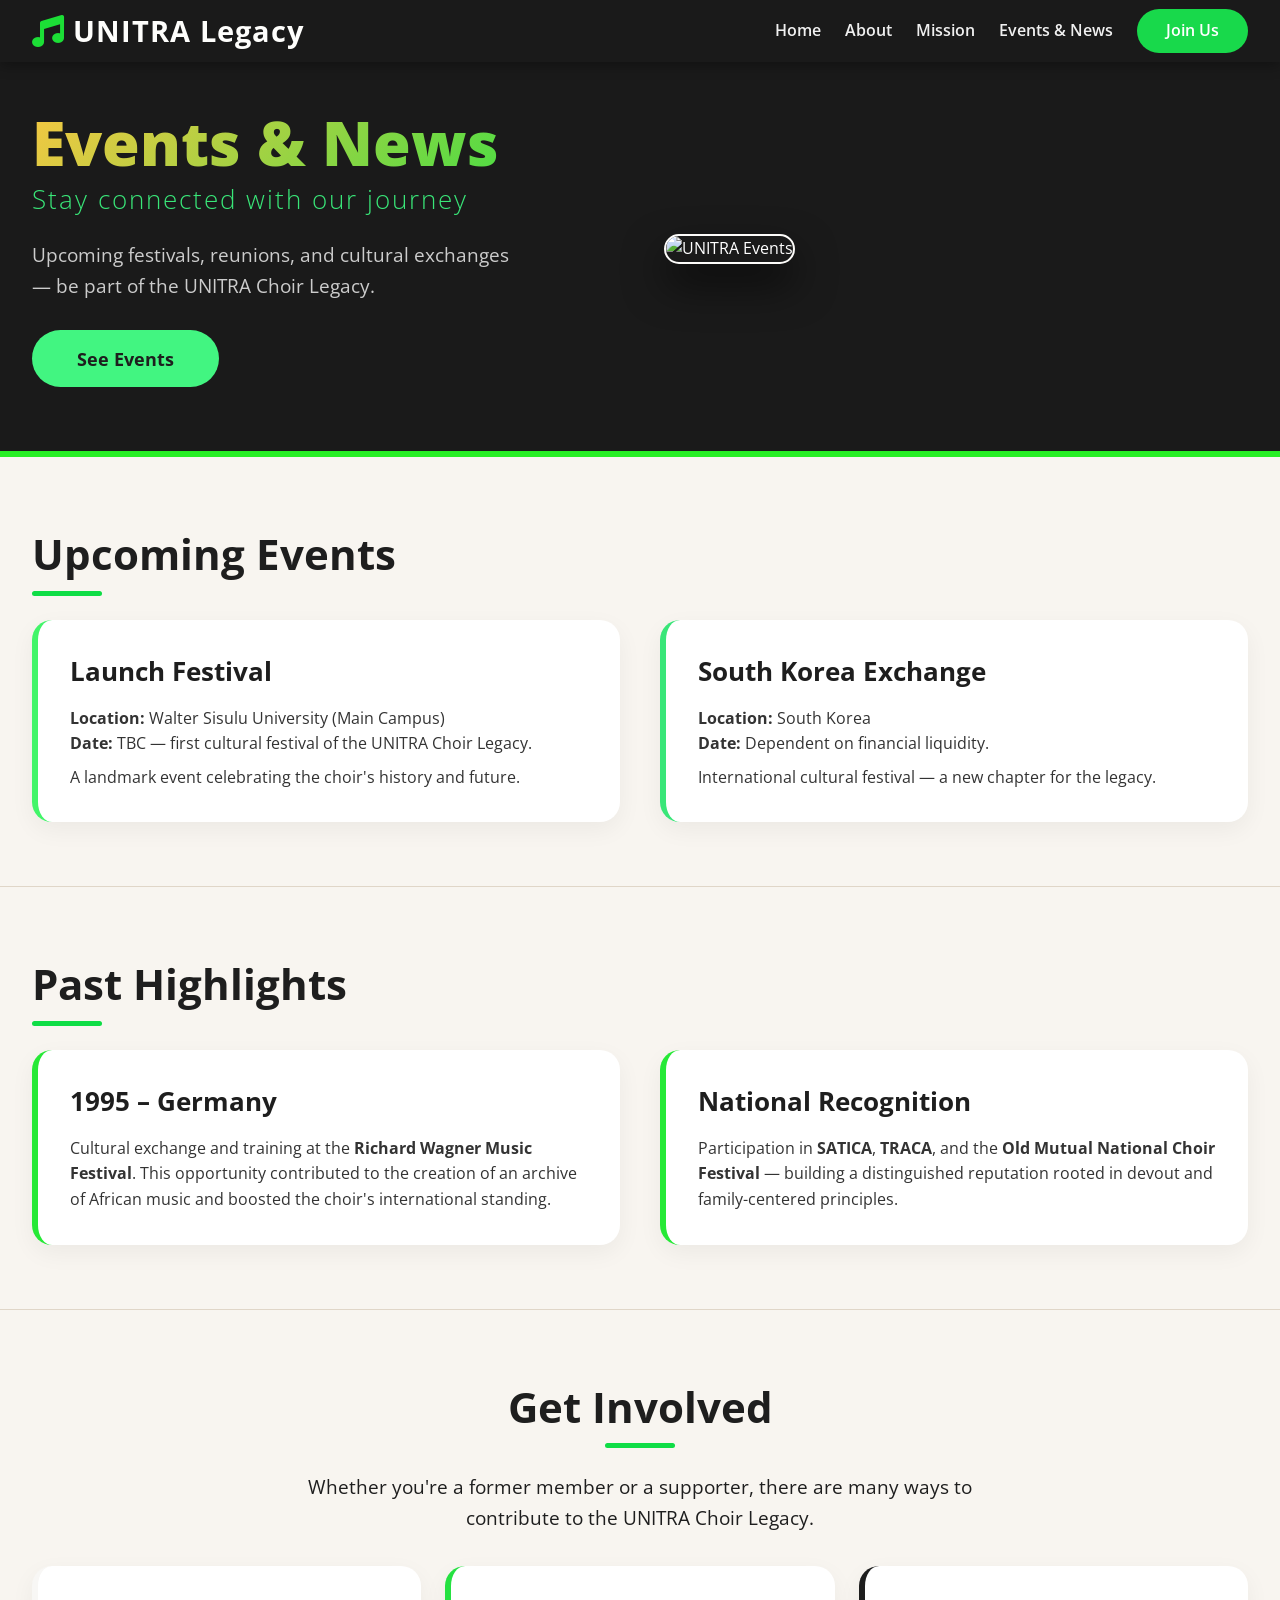
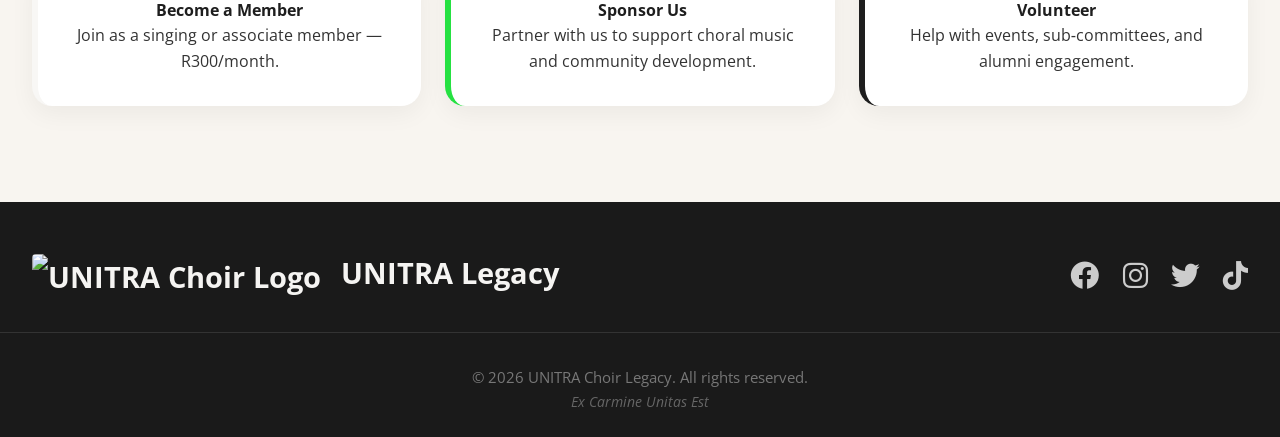
==== tech.html @ 80ac96bd "Add files via upload" ====
<!--  tech.html -->

<!doctype html>
<html lang="en">
  <head>
    <meta charset="UTF-8" />
    <meta name="viewport" content="width=device-width, initial-scale=1.0" />
    <title>Events &amp; News — UNITRA Choir Legacy</title>
    <link rel="stylesheet" href="styles.css" />
    <link rel="preconnect" href="https://fonts.googleapis.com" />
    <link rel="preconnect" href="https://fonts.gstatic.com" crossorigin />
    <link
      href="https://fonts.googleapis.com/css2?family=Kumbh+Sans:wght@300;400;600;700;900&family=Open+Sans:ital,wght@0,300;0,400;0,600;0,700;1,400&display=swap"
      rel="stylesheet"
    />
    <link
      rel="stylesheet"
      href="https://cdnjs.cloudflare.com/ajax/libs/font-awesome/6.0.0-beta3/css/all.min.css"
    />
    <link rel="icon" type="image/png" href="/favicon-96x96.png" sizes="96x96" />
    <link rel="icon" type="image/svg+xml" href="/favicon.svg" />
    <link rel="shortcut icon" href="/favicon.ico" />
    <link rel="apple-touch-icon" sizes="180x180" href="/apple-touch-icon.png" />
    <link rel="manifest" href="/site.webmanifest" />
  </head>
  <body>
    <!-- ===== NAVBAR (same as index) ===== -->
    <nav class="navbar">
      <div class="navbar__container">
        <a href="index.html" id="navbar__logo"
          ><i class="fas fa-music"></i> UNITRA Legacy</a
        >
        <div class="navbar__toggle" id="mobile-menu">
          <span class="bar"></span>
          <span class="bar"></span>
          <span class="bar"></span>
        </div>
        <ul class="navbar__menu" id="navbar-menu">
          <li><a href="index.html" class="navbar__links">Home</a></li>
          <li><a href="index.html#about" class="navbar__links">About</a></li>
          <li>
            <a href="index.html#mission" class="navbar__links">Mission</a>
          </li>
          <li>
            <a href="tech.html" class="navbar__links">Events &amp; News</a>
          </li>
          <li class="navbar__btn">
            <a href="index.html#join" class="button">Join Us</a>
          </li>
        </ul>
      </div>
    </nav>

    <!-- ===== HERO (tech/events) ===== -->
    <section
      class="hero"
      style="background: #1a1a1a; border-bottom-color: #28ef25"
    >
      <div class="hero__container">
        <div class="hero__content">
          <h1
            style="
              background: linear-gradient(135deg, #f5c842, #2ce044);
              -webkit-background-clip: text;
              -webkit-text-fill-color: transparent;
            "
          >
            Events &amp; News
          </h1>
          <div class="subtitle" style="color: #39e678">
            Stay connected with our journey
          </div>
          <p class="tagline">
            Upcoming festivals, reunions, and cultural exchanges — be part of
            the UNITRA Choir Legacy.
          </p>
          <a
            href="#upcoming"
            class="hero__btn"
            style="background: #42f581; color: #1e1e1e"
            >See Events</a
          >
        </div>
        <div class="hero__img">
          <img src="images/image.png" alt="UNITRA Events" />
        </div>
      </div>
    </section>

    <!-- ===== UPCOMING EVENTS ===== -->
    <section class="section" id="upcoming">
      <div class="container">
        <h2 class="section-title">Upcoming Events</h2>
        <div class="grid-2">
          <div class="card" style="border-left-color: #42f569">
            <h3>Launch Festival</h3>
            <p>
              <strong>Location:</strong> Walter Sisulu University (Main Campus)
            </p>
            <p>
              <strong>Date:</strong> TBC — first cultural festival of the UNITRA
              Choir Legacy.
            </p>
            <p style="margin-top: 0.5rem">
              A landmark event celebrating the choir's history and future.
            </p>
          </div>
          <div class="card" style="border-left-color: #39e678">
            <h3>South Korea Exchange</h3>
            <p><strong>Location:</strong> South Korea</p>
            <p><strong>Date:</strong> Dependent on financial liquidity.</p>
            <p style="margin-top: 0.5rem">
              International cultural festival — a new chapter for the legacy.
            </p>
          </div>
        </div>
      </div>
    </section>

    <!-- ===== PAST ACHIEVEMENTS ===== -->
    <section class="section bg-light">
      <div class="container">
        <h2 class="section-title">Past Highlights</h2>
        <div class="grid-2">
          <div class="card">
            <h3>1995 – Germany</h3>
            <p>
              Cultural exchange and training at the
              <strong>Richard Wagner Music Festival</strong>. This opportunity
              contributed to the creation of an archive of African music and
              boosted the choir's international standing.
            </p>
          </div>
          <div class="card">
            <h3>National Recognition</h3>
            <p>
              Participation in <strong>SATICA</strong>, <strong>TRACA</strong>,
              and the <strong>Old Mutual National Choir Festival</strong> —
              building a distinguished reputation rooted in devout and
              family-centered principles.
            </p>
          </div>
        </div>
      </div>
    </section>

    <!-- ===== GET INVOLVED ===== -->
    <section class="section">
      <div class="container" style="text-align: center">
        <h2 class="section-title center">Get Involved</h2>
        <p style="font-size: 1.2rem; max-width: 700px; margin: 0 auto 2rem">
          Whether you're a former member or a supporter, there are many ways to
          contribute to the UNITRA Choir Legacy.
        </p>
        <div
          style="
            display: flex;
            flex-wrap: wrap;
            justify-content: center;
            gap: 1.5rem;
          "
        >
          <div
            class="card"
            style="flex: 1; min-width: 200px; border-left-color: #f8f7f5"
          >
            <h4>Become a Member</h4>
            <p>Join as a singing or associate member — R300/month.</p>
          </div>
          <div
            class="card"
            style="flex: 1; min-width: 200px; border-left-color: #25e141"
          >
            <h4>Sponsor Us</h4>
            <p>
              Partner with us to support choral music and community development.
            </p>
          </div>
          <div
            class="card"
            style="flex: 1; min-width: 200px; border-left-color: #1e1e1e"
          >
            <h4>Volunteer</h4>
            <p>Help with events, sub‑committees, and alumni engagement.</p>
          </div>
        </div>
      </div>
    </section>

    <!-- ===== FOOTER ===== -->
    <footer class="footer">
      <div class="footer__content">
        <div class="footer__logo">
          <img
            src="images/UnitraLogo.png"
            alt="UNITRA Choir Logo"
            style="
              height: 45px;
              width: auto;
              margin-right: 12px;
              vertical-align: middle;
              border-radius: 4px;
            "
          />
          UNITRA Legacy
        </div>
        <div class="footer__social">
          <a href="#" target="_blank"><i class="fab fa-facebook"></i></a>
          <a href="#" target="_blank"><i class="fab fa-instagram"></i></a>
          <a href="#" target="_blank"><i class="fab fa-twitter"></i></a>
          <a href="https://www.tiktok.com/@unitrachoir_legacy" target="_blank"
            ><i class="fab fa-tiktok"></i
          ></a>
        </div>
      </div>
      <div class="footer__copy">
        &copy; 2026 UNITRA Choir Legacy. All rights reserved. <br />
        <span style="font-size: 0.9rem; color: #666"
          ><i>Ex Carmine Unitas Est</i></span
        >
      </div>
    </footer>

    <script src="app.js"></script>
  </body>
</html>
---- styles.css ----
/* styles.css */

/* ----- RESET & BASE ----- */
* {
  margin: 0;
  padding: 0;
  box-sizing: border-box;
  font-family: "Open Sans", "Kumbh Sans", sans-serif;
}

body {
  background-color: #f8f5f0;
  color: #1e1e1e;
  line-height: 1.6;
}

a {
  text-decoration: none;
  color: inherit;
}

.container {
  max-width: 1300px;
  margin: 0 auto;
  padding: 0 2rem;
}

/* ----- NAVBAR ----- */
.navbar {
  background: #1a1a1a;
  padding: 0.5rem 0;
  position: sticky;
  top: 0;
  z-index: 999;
  box-shadow: 0 4px 12px rgba(0, 0, 0, 0.3);
}

.navbar__container {
  display: flex;
  justify-content: space-between;
  align-items: center;
  flex-wrap: wrap;
  max-width: 1300px;
  margin: 0 auto;
  padding: 0 2rem;
}

#navbar__logo {
  font-size: 1.8rem;
  font-weight: 700;
  color: #fefefc;
  letter-spacing: 1px;
  display: flex;
  align-items: center;
  gap: 0.5rem;
}
#navbar__logo i {
  color: #1cde36;
  font-size: 2rem;
}

.navbar__menu {
  display: flex;
  align-items: center;
  list-style: none;
  gap: 1.5rem;
  flex-wrap: wrap;
}

.navbar__links {
  color: #f0f0f0;
  font-weight: 600;
  padding: 0.5rem 0;
  border-bottom: 2px solid transparent;
  transition: 0.2s;
}
.navbar__links:hover {
  border-bottom-color: #f8f9f8;
  color: #f5c842;
}

.navbar__btn .button {
  background: #18d94b;
  padding: 0.6rem 1.8rem;
  border-radius: 40px;
  color: #fff;
  font-weight: 600;
  transition: 0.3s;
  display: inline-block;
}
.navbar__btn .button:hover {
  background: #0dcb46;
  transform: scale(1.02);
}

.navbar__toggle {
  display: none;
  flex-direction: column;
  cursor: pointer;
}
.navbar__toggle .bar {
  width: 28px;
  height: 3px;
  background: #fff;
  margin: 4px 0;
  transition: 0.3s;
}

/* ----- HERO ----- */
.hero {
  background: #1e1e1e;
  color: #fff;
  padding: 3rem 0 4rem;
  border-bottom: 6px solid #22ee26;
}

.hero__container {
  display: grid;
  grid-template-columns: 1fr 1fr;
  align-items: center;
  gap: 3rem;
  max-width: 1300px;
  margin: 0 auto;
  padding: 0 2rem;
}

.hero__content h1 {
  font-size: 3.8rem;
  font-weight: 900;
  background: linear-gradient(135deg, #43ff1d 0%, #f8f6f6 80%);
  -webkit-background-clip: text;
  -webkit-text-fill-color: transparent;
  line-height: 1.1;
}
.hero__content .subtitle {
  font-size: 1.6rem;
  font-weight: 300;
  color: #1ee81e;
  margin-top: 0.2rem;
  letter-spacing: 2px;
}
.hero__content .tagline {
  font-size: 1.2rem;
  margin: 1.2rem 0 1.8rem;
  color: #ccc;
  max-width: 500px;
}
.hero__btn {
  background: #32d216;
  padding: 0.9rem 2.8rem;
  border-radius: 40px;
  color: #fff;
  font-weight: 700;
  display: inline-block;
  transition: 0.3s;
  border: none;
  font-size: 1.1rem;
  cursor: pointer;
}
.hero__btn:hover {
  background: #11c820;
  transform: translateY(-3px);
  box-shadow: 0 10px 20px rgba(248, 247, 247, 0.889);
}

.hero__img img {
  max-width: 100%;
  height: auto;
  border-radius: 20px;
  box-shadow: 0 20px 40px rgba(0, 0, 0, 0.6);
  border: 2px solid #fdfcfa;
}

/* ----- SECTION COMMON ----- */
.section {
  padding: 4rem 0;
  border-bottom: 1px solid #e0d6c8;
}
.section:last-of-type {
  border-bottom: none;
}

.section-title {
  font-size: 2.6rem;
  font-weight: 700;
  color: #1e1e1e;
  margin-bottom: 2rem;
  position: relative;
  display: inline-block;
}
.section-title::after {
  content: "";
  position: absolute;
  bottom: -8px;
  left: 0;
  width: 70px;
  height: 5px;
  background: #0fdd46;
  border-radius: 10px;
}
.section-title.center {
  display: block;
  text-align: center;
}
.section-title.center::after {
  left: 50%;
  transform: translateX(-50%);
}

.grid-2 {
  display: grid;
  grid-template-columns: 1fr 1fr;
  gap: 2.5rem;
}

.card {
  background: #fff;
  padding: 2rem;
  border-radius: 20px;
  box-shadow: 0 8px 24px rgba(0, 0, 0, 0.05);
  transition: 0.3s;
  border-left: 6px solid #26e936;
}
.card:hover {
  transform: translateY(-6px);
  box-shadow: 0 16px 40px rgba(0, 0, 0, 0.08);
}
.card h3 {
  font-size: 1.6rem;
  margin-bottom: 0.8rem;
  color: #1e1e1e;
}
.card p,
.card li {
  color: #333;
}
.card ul {
  list-style: none;
  padding-left: 0;
}
.card ul li {
  padding: 0.4rem 0;
  padding-left: 1.8rem;
  position: relative;
}
.card ul li::before {
  content: "\f00c";
  font-family: "Font Awesome 6 Free";
  font-weight: 900;
  position: absolute;
  left: 0;
  color: #21db31;
}

.bg-light {
  background: #f8f5f0;
}

.highlight {
  background: #1e1e1e;
  color: #f0f0f0;
  padding: 2rem 2.5rem;
  border-radius: 24px;
  margin: 2rem 0;
}
.highlight h3 {
  color: #27f527;
}

/* ----- STRUCTURE & OBJECTIVES ----- */
.structure-grid {
  display: grid;
  grid-template-columns: repeat(auto-fit, minmax(240px, 1fr));
  gap: 1.8rem;
  margin-top: 1.5rem;
}
.structure-item {
  background: #fff;
  padding: 1.8rem 1.5rem;
  border-radius: 16px;
  box-shadow: 0 6px 16px rgba(0, 0, 0, 0.04);
  border-top: 5px solid #f3f1ec;
}
.structure-item h4 {
  font-size: 1.3rem;
  color: #1e1e1e;
  margin-bottom: 0.6rem;
}

.plan-list {
  display: grid;
  grid-template-columns: repeat(auto-fit, minmax(220px, 1fr));
  gap: 1.5rem;
  margin: 1.5rem 0;
}
.plan-step {
  background: #fff;
  padding: 1.5rem;
  border-radius: 16px;
  box-shadow: 0 4px 12px rgba(0, 0, 0, 0.04);
  border-bottom: 4px solid #2add21;
  font-weight: 600;
}
.plan-step span {
  display: block;
  font-weight: 400;
  margin-top: 0.5rem;
  color: #444;
}

/* ----- FOOTER ----- */
.footer {
  background: #1a1a1a;
  color: #ccc;
  padding: 3rem 0 1.5rem;
  margin-top: 2rem;
}
.footer__content {
  display: flex;
  flex-wrap: wrap;
  justify-content: space-between;
  align-items: center;
  max-width: 1300px;
  margin: 0 auto;
  padding: 0 2rem;
  gap: 2rem;
}
.footer__logo {
  font-size: 1.8rem;
  font-weight: 700;
  color: #f5f4f2;
}
.footer__logo i {
  color: #1bdc28;
  margin-right: 0.3rem;
}
.footer__social a {
  color: #ccc;
  font-size: 1.8rem;
  margin-left: 1.2rem;
  transition: 0.3s;
}
.footer__social a:hover {
  color: #30f61f;
  transform: scale(1.1);
}
.footer__copy {
  text-align: center;
  padding-top: 2rem;
  border-top: 1px solid #333;
  margin-top: 2rem;
  font-size: 0.95rem;
  color: #777;
}

/* ----- RESPONSIVE ----- */
@media screen and (max-width: 960px) {
  .navbar__menu {
    display: none;
    flex-direction: column;
    width: 100%;
    background: #1a1a1a;
    padding: 1.5rem 0;
    gap: 0.8rem;
  }
  .navbar__menu.active {
    display: flex;
  }
  .navbar__toggle {
    display: flex;
  }
  .hero__container {
    grid-template-columns: 1fr;
    text-align: center;
  }
  .hero__content h1 {
    font-size: 2.8rem;
  }
  .hero__content .tagline {
    margin-left: auto;
    margin-right: auto;
  }
  .grid-2 {
    grid-template-columns: 1fr;
  }
  .section-title {
    font-size: 2rem;
  }
  .footer__content {
    flex-direction: column;
    text-align: center;
  }
  .footer__social a {
    margin: 0 0.6rem;
  }
}

@media screen and (max-width: 480px) {
  .container {
    padding: 0 1rem;
  }
  .hero__content h1 {
    font-size: 2.2rem;
  }
  .hero__content .subtitle {
    font-size: 1.2rem;
  }
  .card {
    padding: 1.5rem;
  }
}
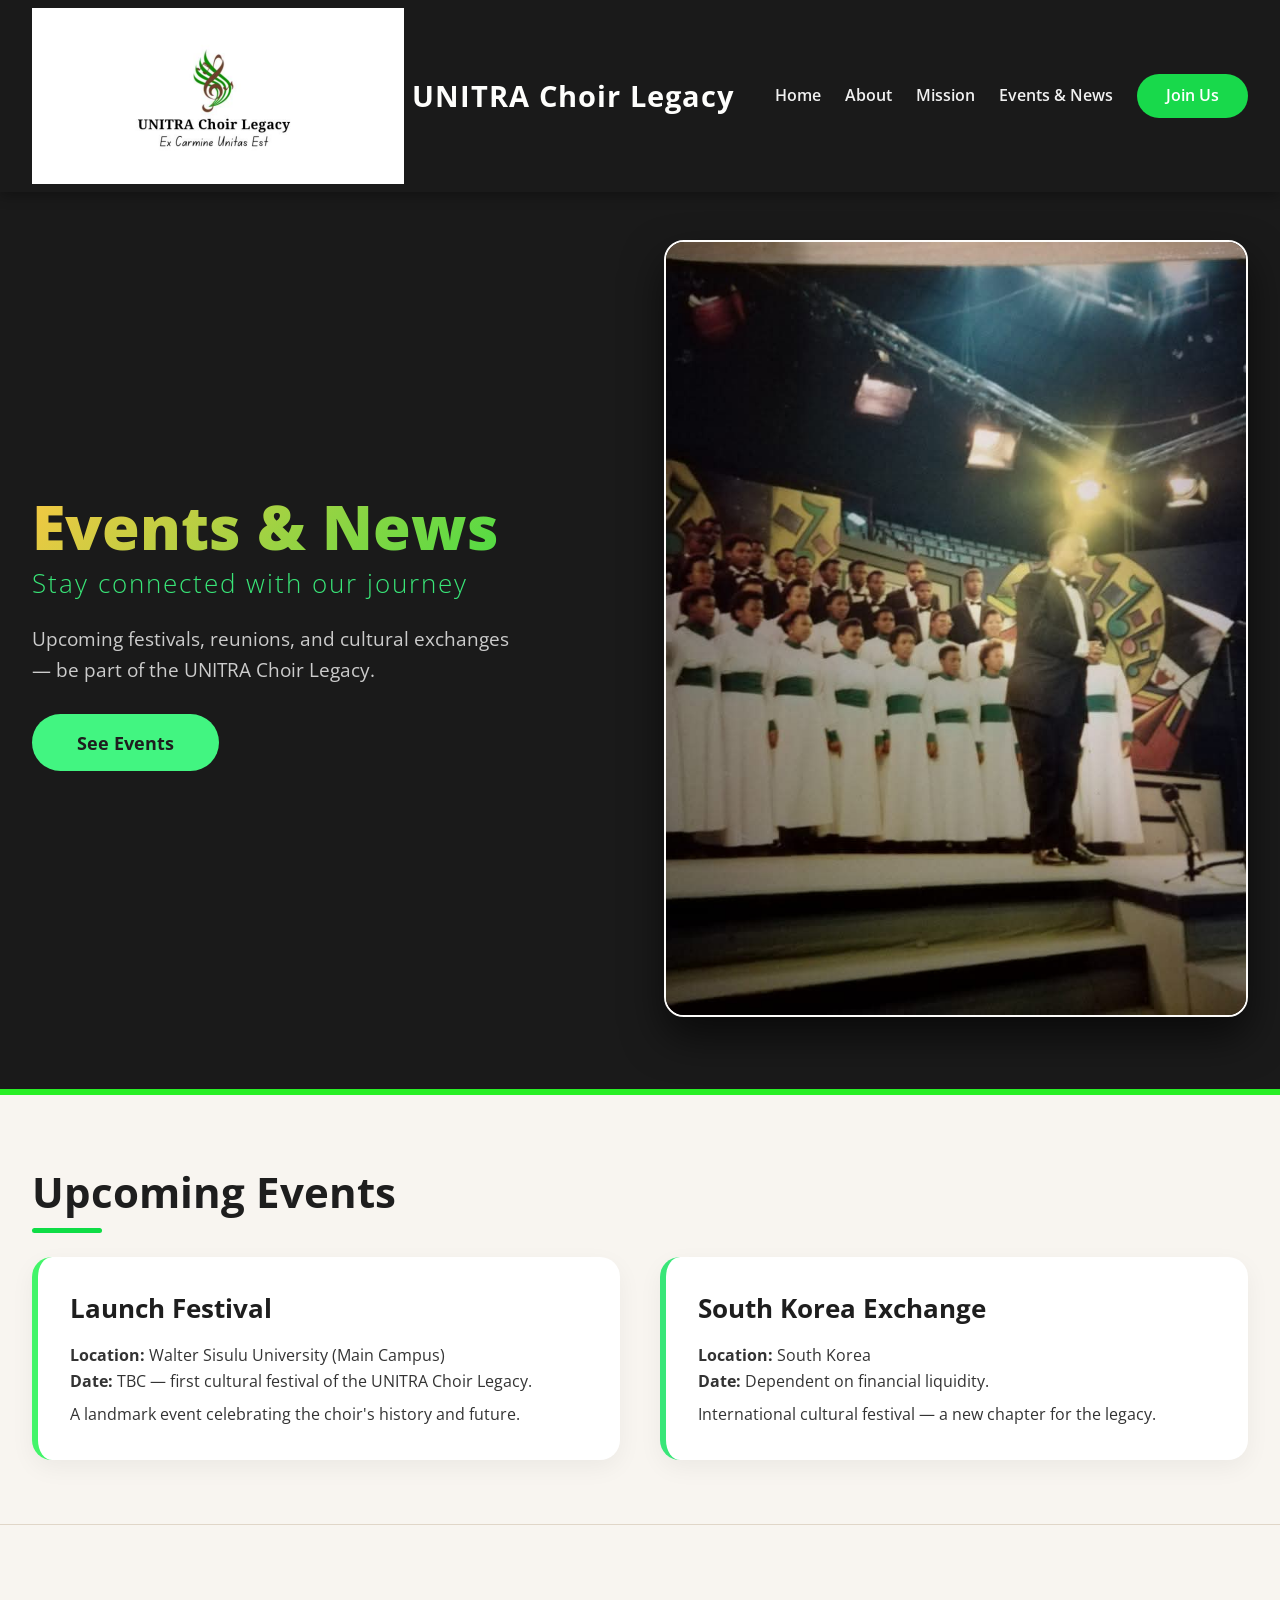
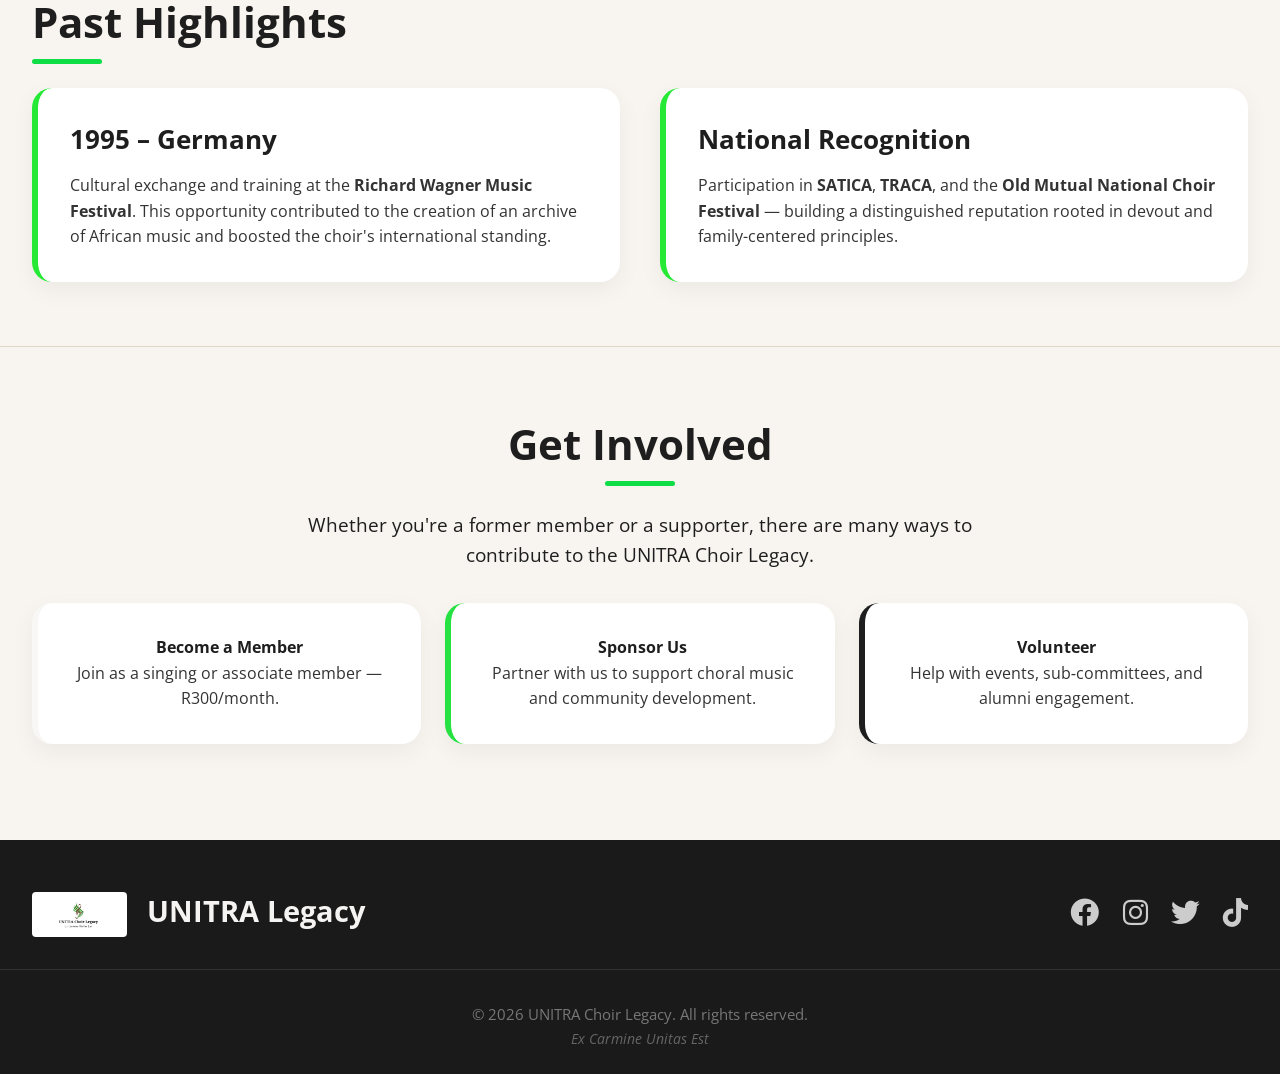
==== commit 5deadb75: "Update tech.html" ====
--- a/tech.html
+++ b/tech.html
@@ -17,19 +17,34 @@
       rel="stylesheet"
       href="https://cdnjs.cloudflare.com/ajax/libs/font-awesome/6.0.0-beta3/css/all.min.css"
     />
-    <link rel="icon" type="image/png" href="/favicon-96x96.png" sizes="96x96" />
-    <link rel="icon" type="image/svg+xml" href="/favicon.svg" />
-    <link rel="shortcut icon" href="/favicon.ico" />
-    <link rel="apple-touch-icon" sizes="180x180" href="/apple-touch-icon.png" />
-    <link rel="manifest" href="/site.webmanifest" />
+    <!-- Favicon -->
+    <link
+      rel="icon"
+      type="image/png"
+      sizes="96x96"
+      href="favicon/favicon-96x96.png"
+    />
+    <link rel="icon" type="image/svg+xml" href="favicon/favicon.svg" />
+    <link rel="shortcut icon" href="favicon/favicon.ico" />
+    <link
+      rel="apple-touch-icon"
+      sizes="180x180"
+      href="favicon/apple-touch-icon.png"
+    />
+    <link rel="manifest" href="favicon/site.webmanifest" />
   </head>
   <body>
     <!-- ===== NAVBAR (same as index) ===== -->
     <nav class="navbar">
       <div class="navbar__container">
-        <a href="index.html" id="navbar__logo"
-          ><i class="fas fa-music"></i> UNITRA Legacy</a
-        >
+        <a href="index.html" id="navbar__logo">
+          <img
+            src="images/UnitraLogo.png"
+            alt="UNITRA Choir Legacy Logo"
+            class="logo"
+          />
+          <span>UNITRA Choir Legacy</span>
+        </a>
         <div class="navbar__toggle" id="mobile-menu">
           <span class="bar"></span>
           <span class="bar"></span>
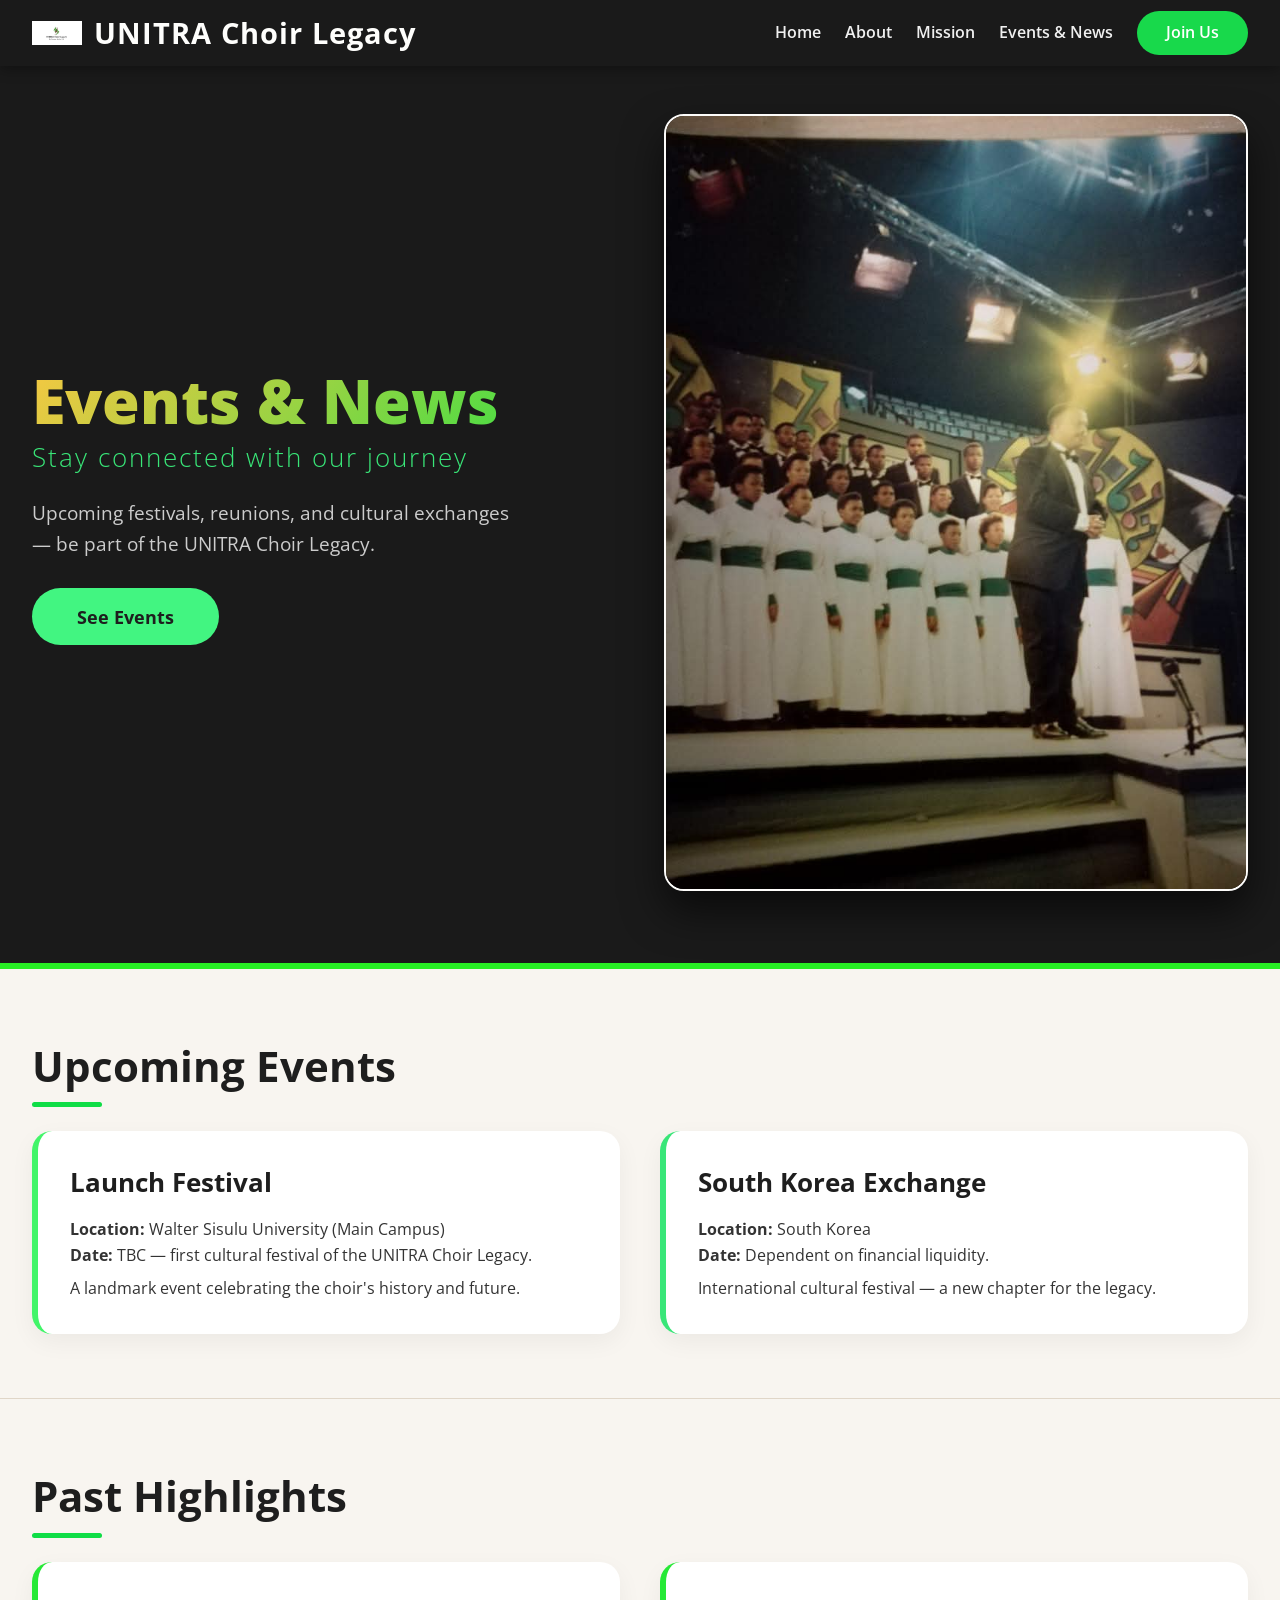
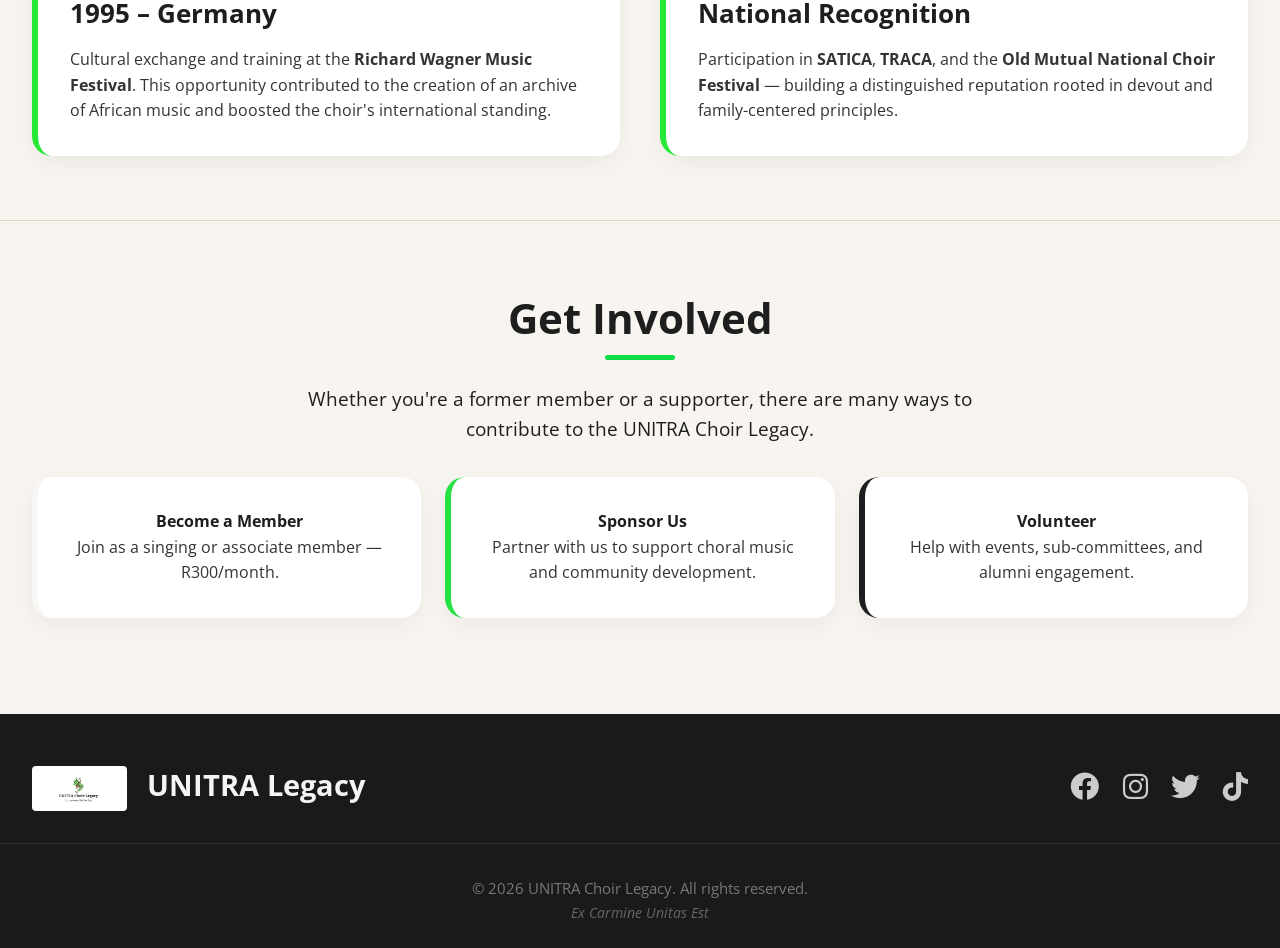
==== commit 892d3235: "Format tech.html with proper HTML structure" ====
--- a/tech.html
+++ b/tech.html
@@ -59,8 +59,8 @@
           <li>
             <a href="tech.html" class="navbar__links">Events &amp; News</a>
           </li>
-          <li class="navbar__btn">
-            <a href="index.html#join" class="button">Join Us</a>
+         <li class="navbar__btn">
+  <a href="#join" class="button">Join Us</a>
           </li>
         </ul>
       </div>
--- a/styles.css
+++ b/styles.css
@@ -46,17 +46,23 @@
 }
 
 #navbar__logo {
+  display: flex;
+  align-items: center;
+  gap: 12px;
+  color: #fefefc;
   font-size: 1.8rem;
   font-weight: 700;
+  letter-spacing: 1px;
+}
+
+#navbar__logo .logo {
+  width: 50px;
+  height: 50px;
+  object-fit: contain;
+}
+
+#navbar__logo span {
   color: #fefefc;
-  letter-spacing: 1px;
-  display: flex;
-  align-items: center;
-  gap: 0.5rem;
-}
-#navbar__logo i {
-  color: #1cde36;
-  font-size: 2rem;
 }
 
 .navbar__menu {
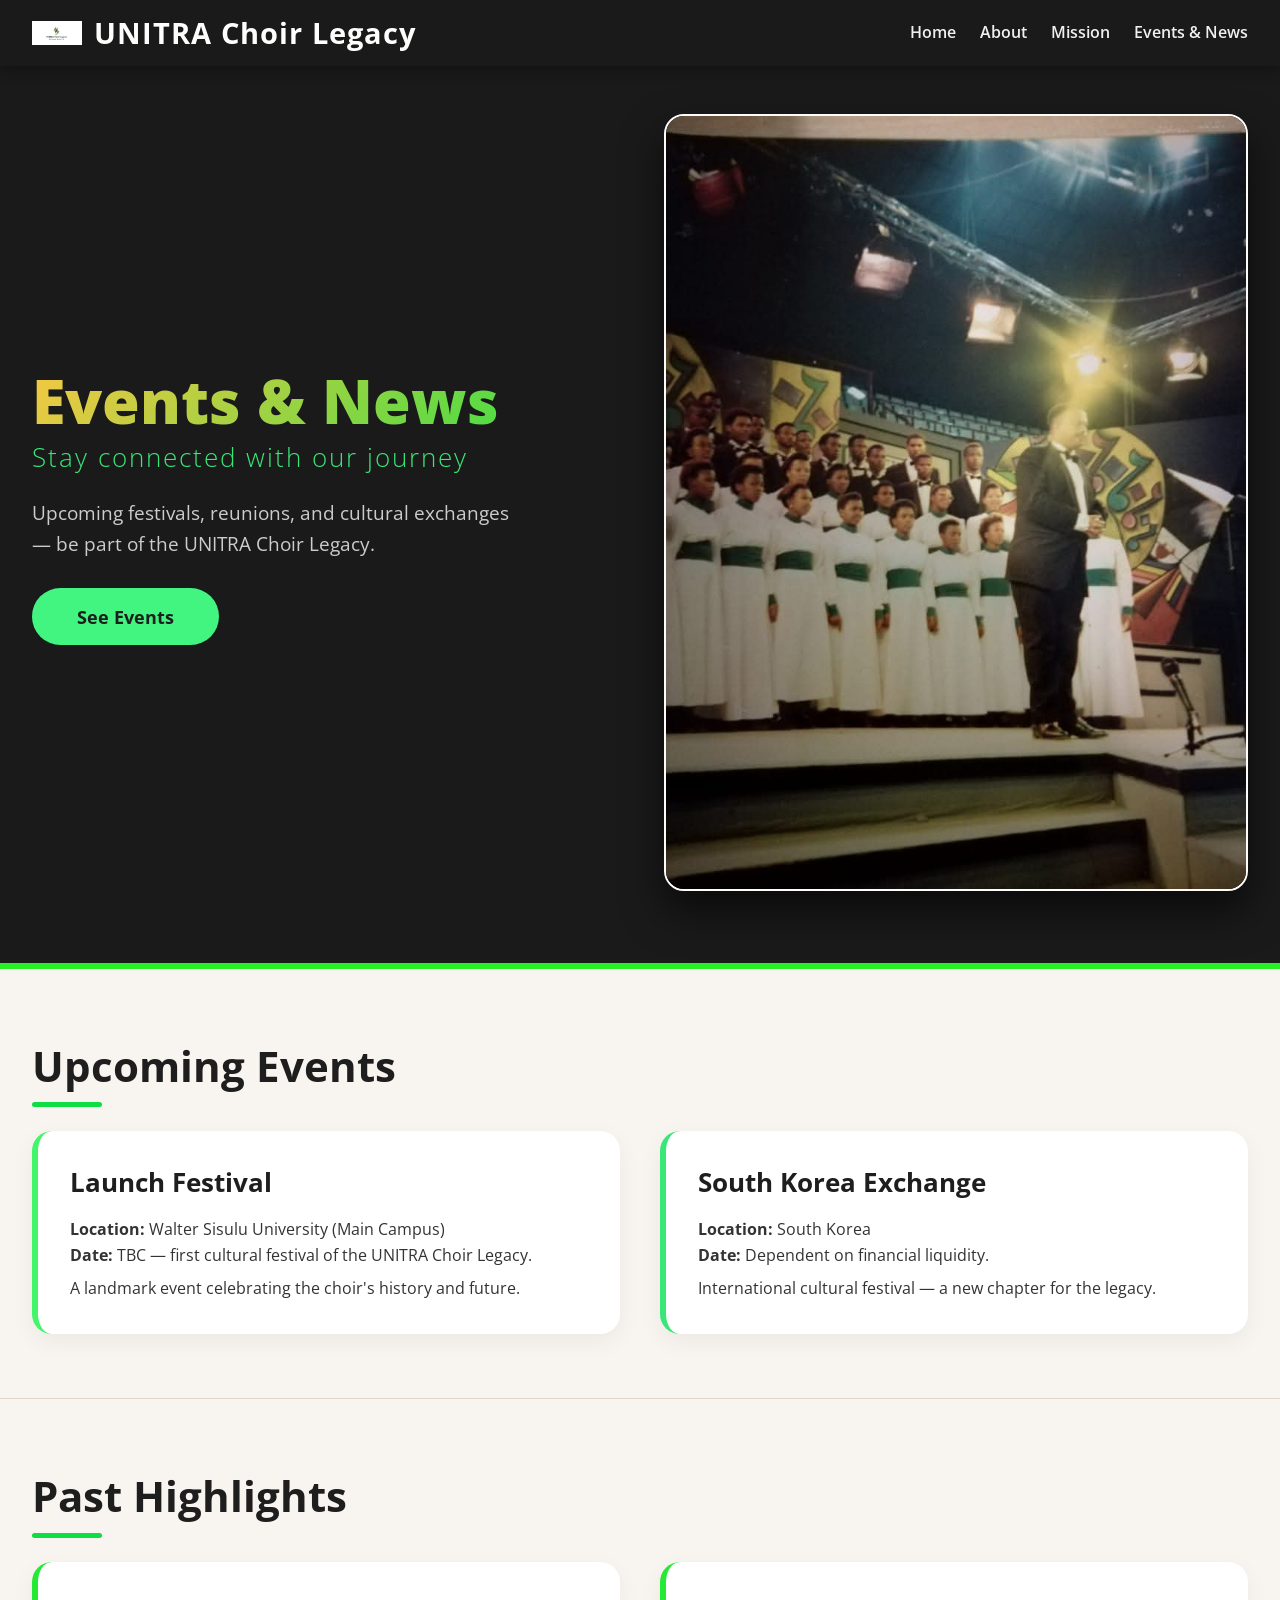
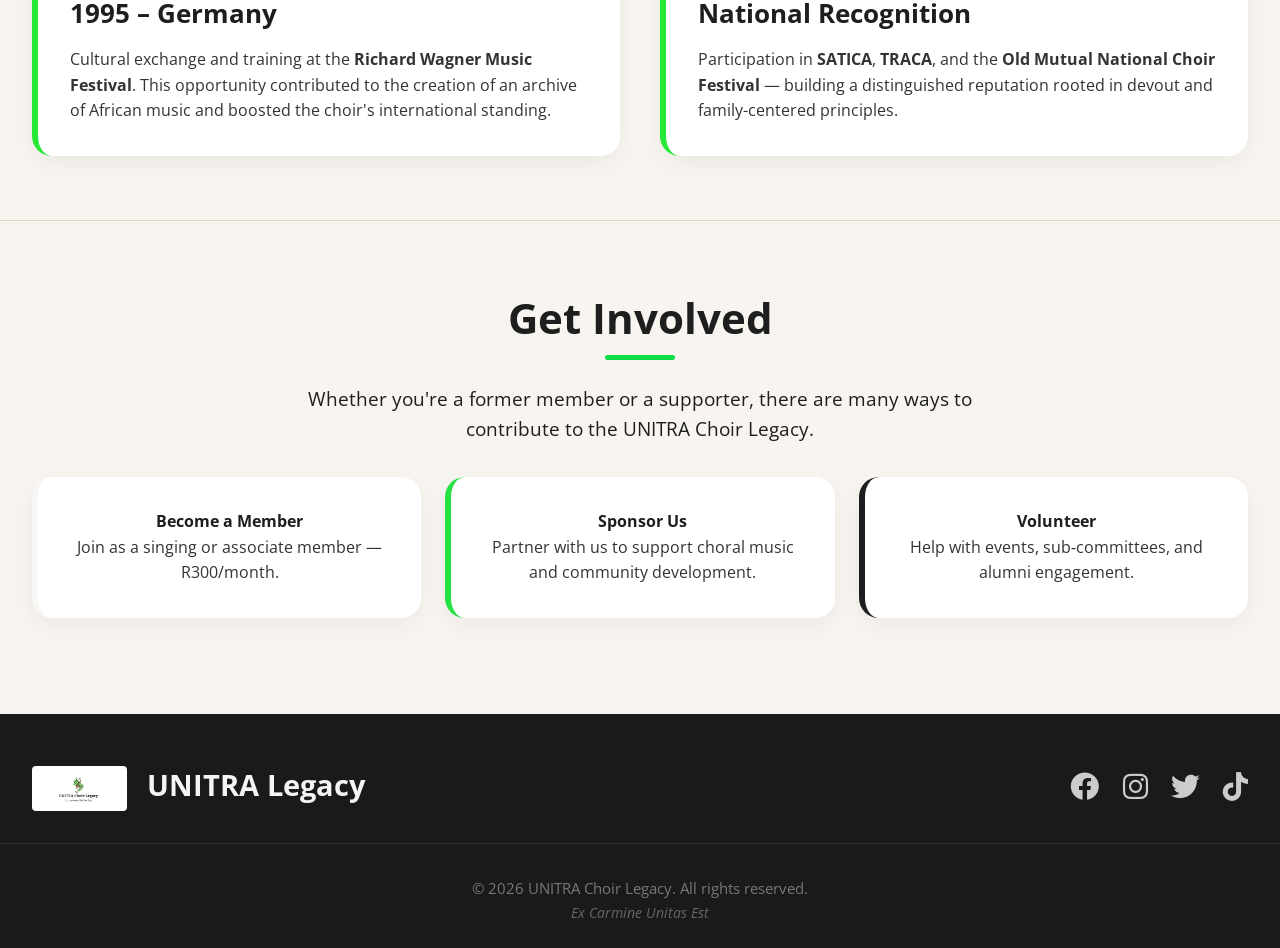
==== commit 4ad8728e: "Update tech.html" ====
--- a/tech.html
+++ b/tech.html
@@ -58,9 +58,6 @@
           </li>
           <li>
             <a href="tech.html" class="navbar__links">Events &amp; News</a>
-          </li>
-         <li class="navbar__btn">
-  <a href="#join" class="button">Join Us</a>
           </li>
         </ul>
       </div>
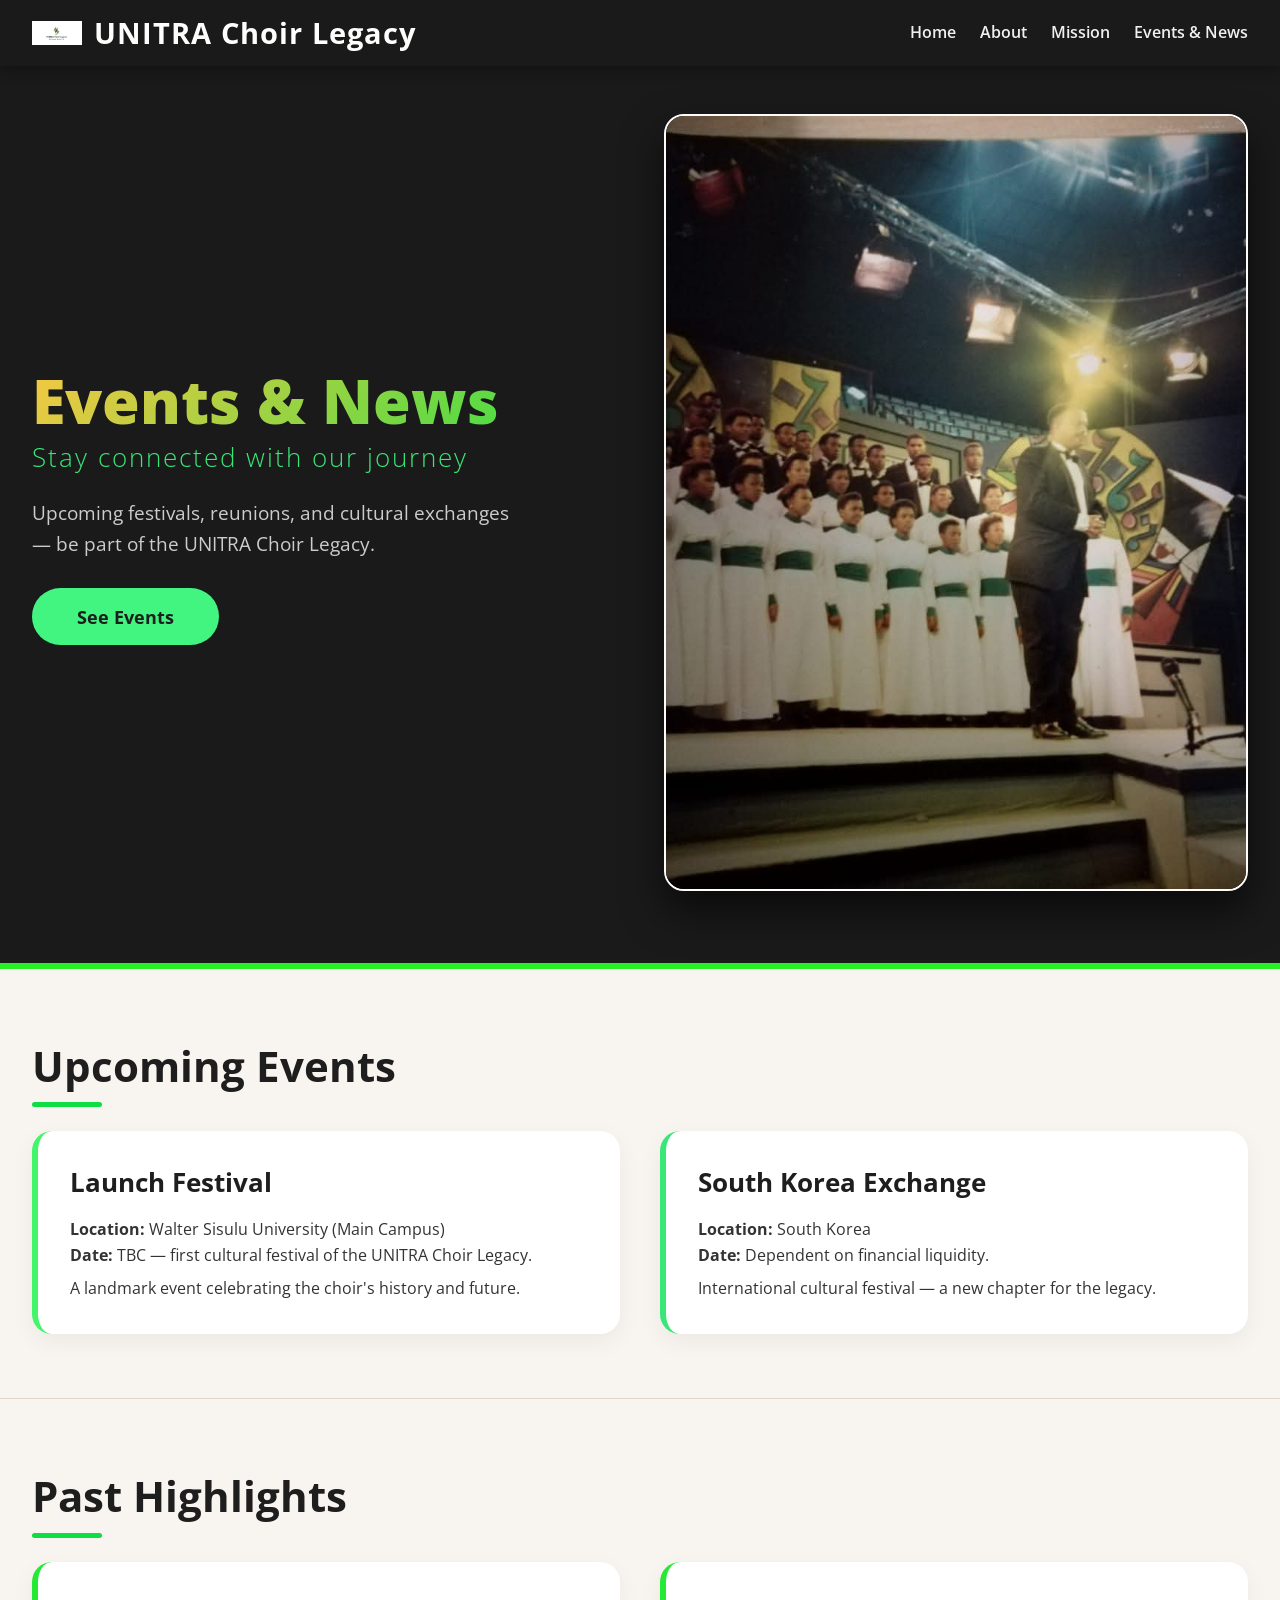
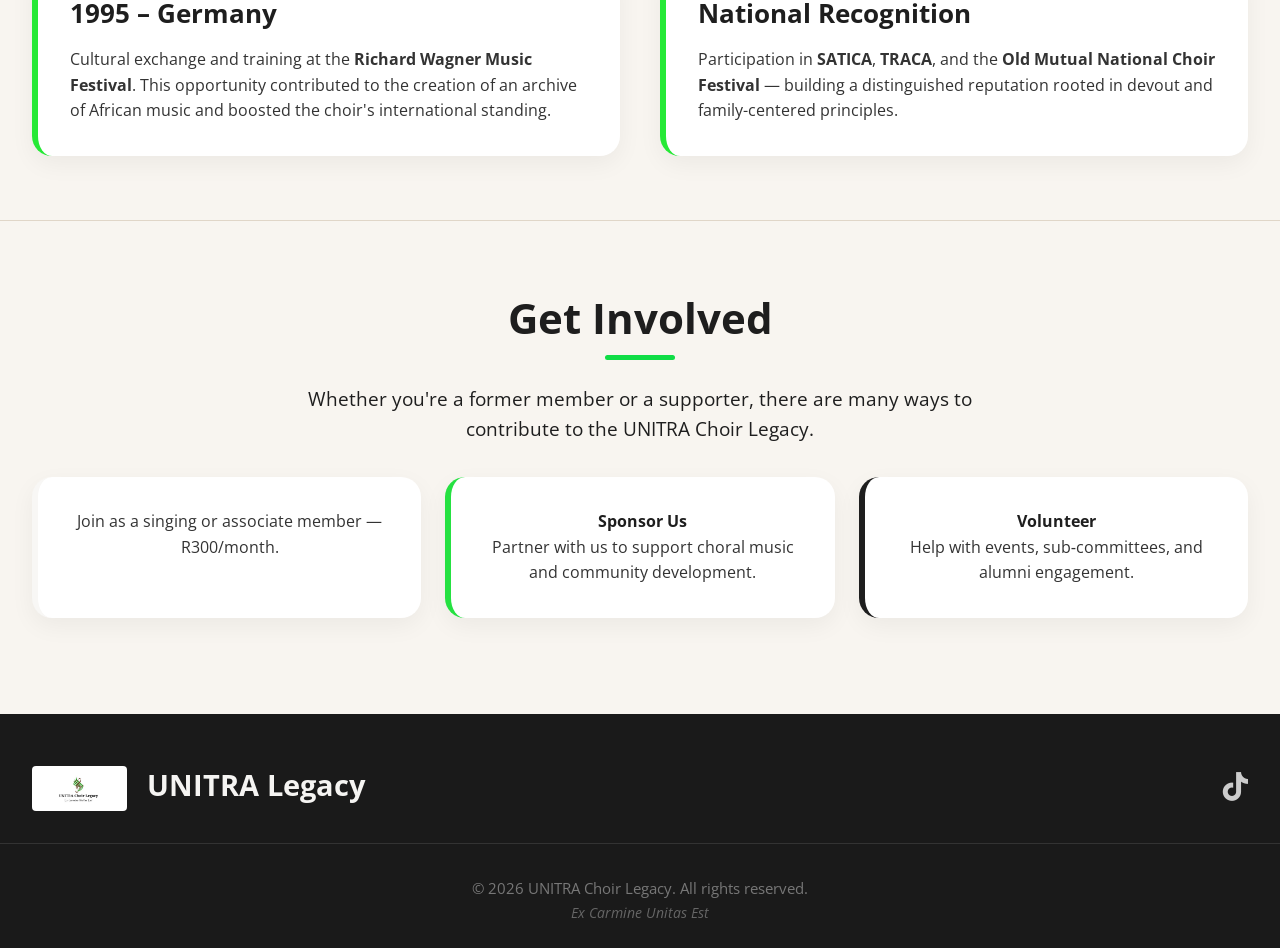
==== commit 4e038e4c: "Update tech.html" ====
--- a/tech.html
+++ b/tech.html
@@ -176,7 +176,6 @@
             class="card"
             style="flex: 1; min-width: 200px; border-left-color: #f8f7f5"
           >
-            <h4>Become a Member</h4>
             <p>Join as a singing or associate member — R300/month.</p>
           </div>
           <div
@@ -217,9 +216,6 @@
           UNITRA Legacy
         </div>
         <div class="footer__social">
-          <a href="#" target="_blank"><i class="fab fa-facebook"></i></a>
-          <a href="#" target="_blank"><i class="fab fa-instagram"></i></a>
-          <a href="#" target="_blank"><i class="fab fa-twitter"></i></a>
           <a href="https://www.tiktok.com/@unitrachoir_legacy" target="_blank"
             ><i class="fab fa-tiktok"></i
           ></a>
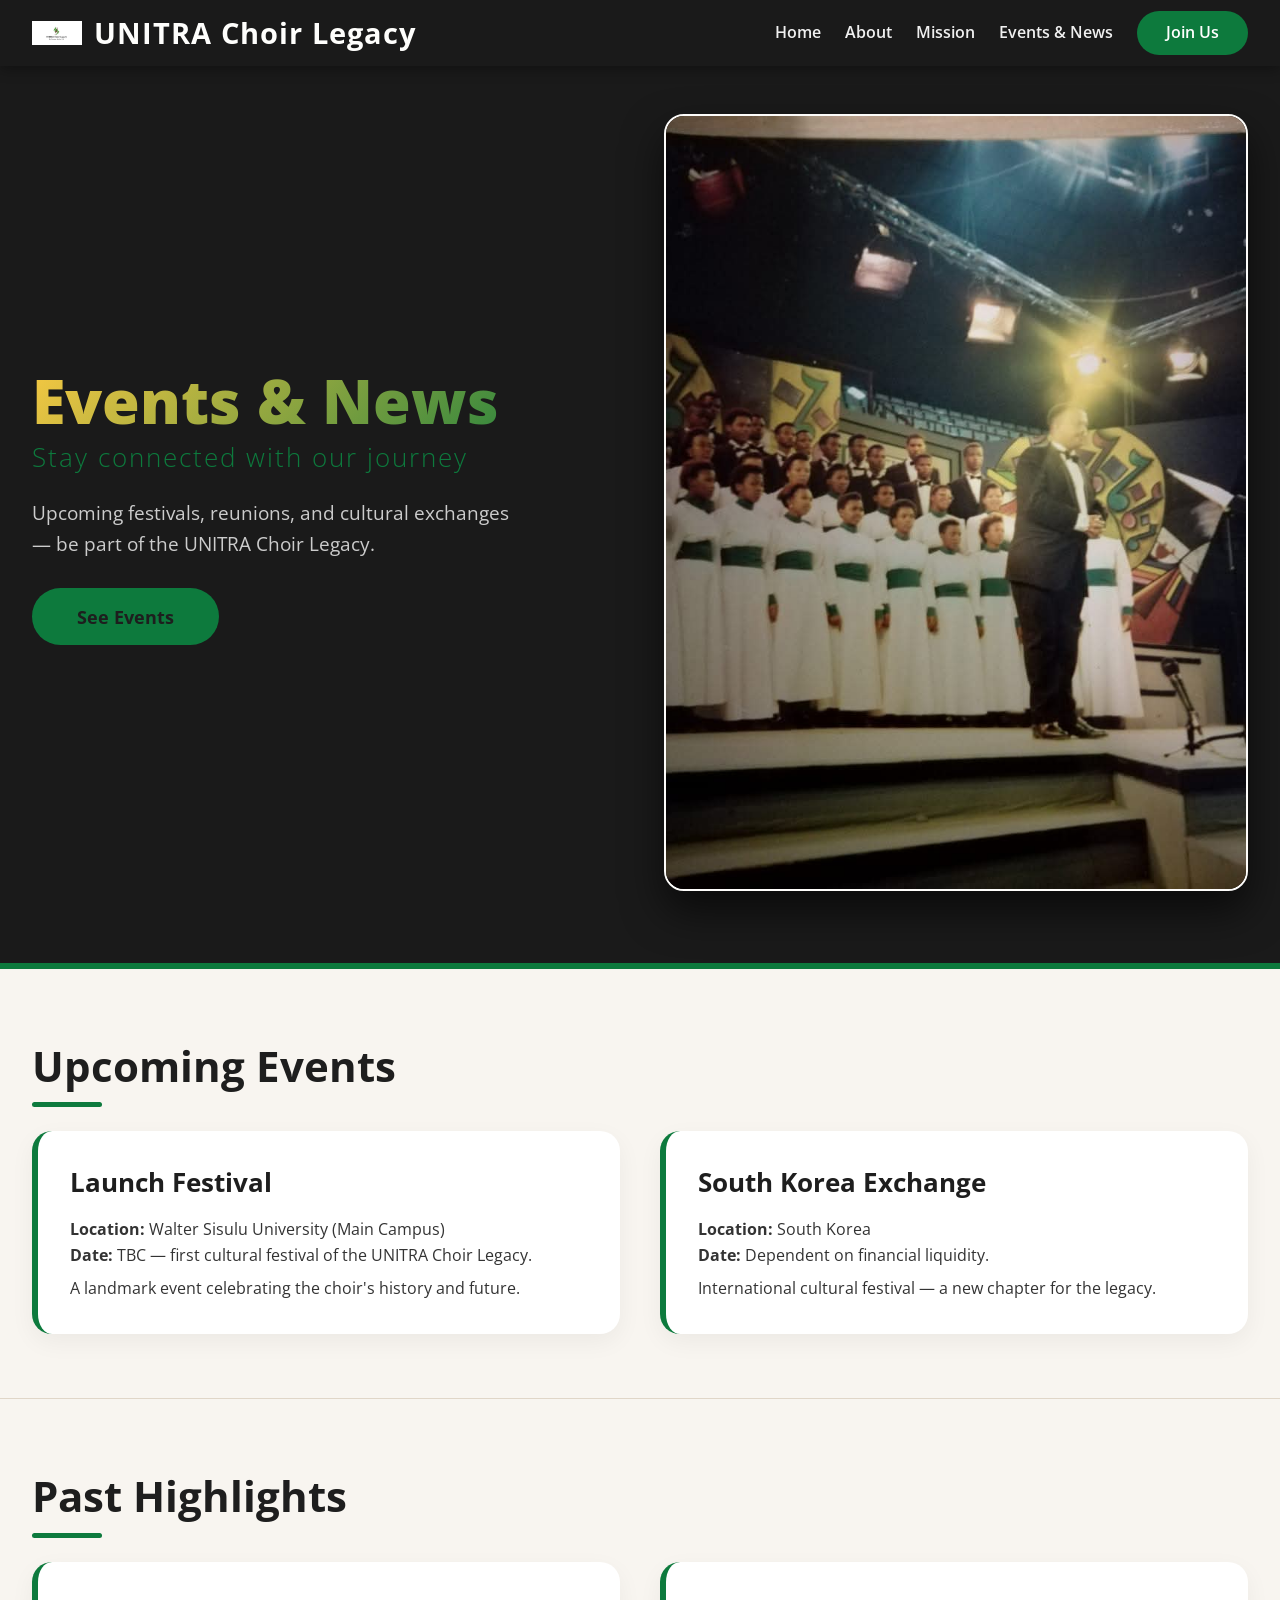
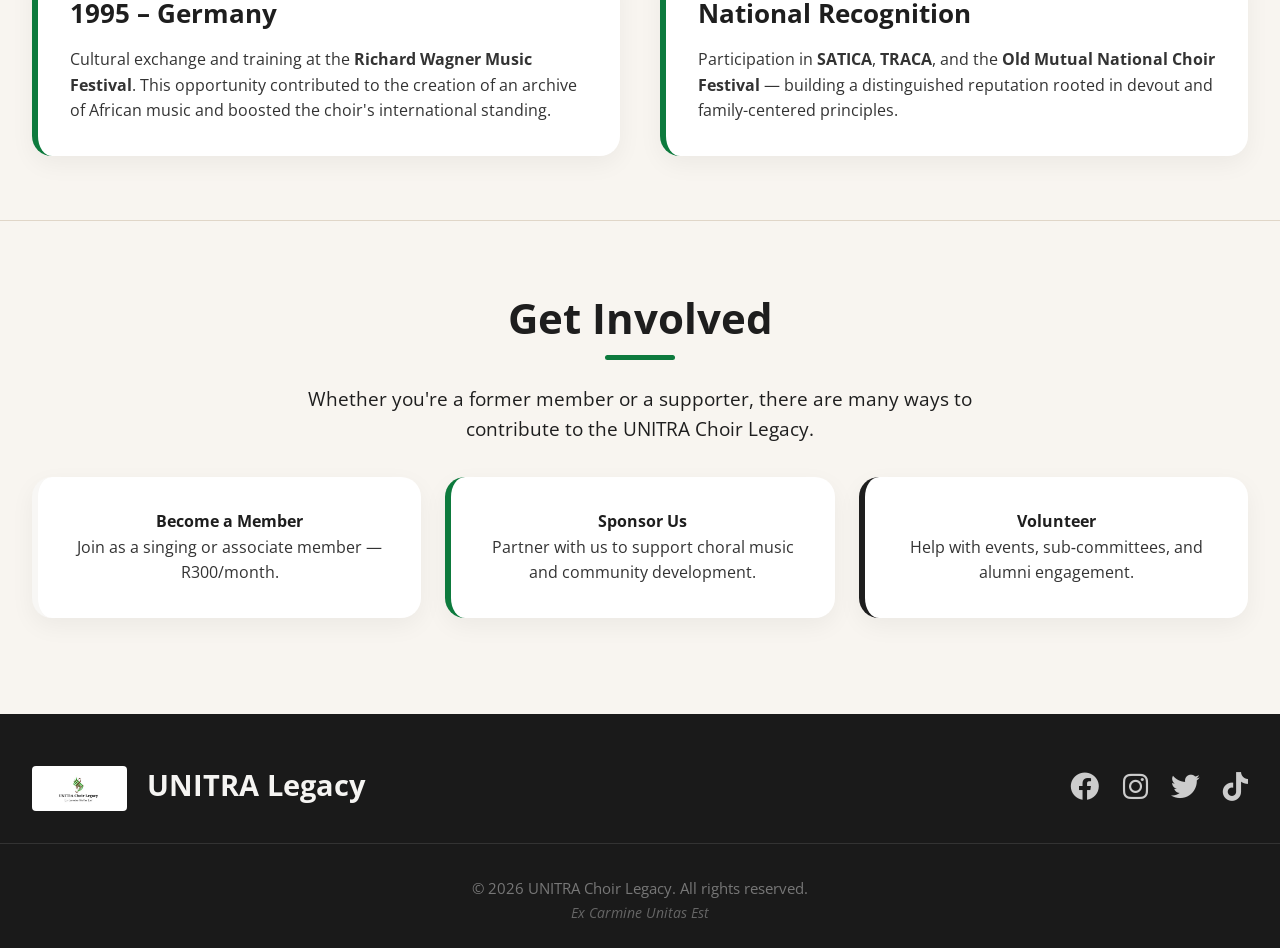
==== commit 4632daf5: "Update tech.html" ====
--- a/tech.html
+++ b/tech.html
@@ -22,16 +22,16 @@
       rel="icon"
       type="image/png"
       sizes="96x96"
-      href="favicon/favicon-96x96.png"
-    />
-    <link rel="icon" type="image/svg+xml" href="favicon/favicon.svg" />
-    <link rel="shortcut icon" href="favicon/favicon.ico" />
+      href="../favicon/favicon-96x96.png"
+    />
+    <link rel="icon" type="image/svg+xml" href="../favicon/favicon.svg" />
+    <link rel="shortcut icon" href="../favicon/favicon.ico" />
     <link
       rel="apple-touch-icon"
       sizes="180x180"
-      href="favicon/apple-touch-icon.png"
-    />
-    <link rel="manifest" href="favicon/site.webmanifest" />
+      href="../favicon/apple-touch-icon.png"
+    />
+    <link rel="manifest" href="../favicon/site.webmanifest" />
   </head>
   <body>
     <!-- ===== NAVBAR (same as index) ===== -->
@@ -39,7 +39,7 @@
       <div class="navbar__container">
         <a href="index.html" id="navbar__logo">
           <img
-            src="images/UnitraLogo.png"
+            src="../images/UnitraLogo.png"
             alt="UNITRA Choir Legacy Logo"
             class="logo"
           />
@@ -59,6 +59,9 @@
           <li>
             <a href="tech.html" class="navbar__links">Events &amp; News</a>
           </li>
+          <li class="navbar__btn">
+            <a href="index.html#join" class="button">Join Us</a>
+          </li>
         </ul>
       </div>
     </nav>
@@ -66,20 +69,20 @@
     <!-- ===== HERO (tech/events) ===== -->
     <section
       class="hero"
-      style="background: #1a1a1a; border-bottom-color: #28ef25"
+      style="background: #1a1a1a; border-bottom-color: #0d7a3d"
     >
       <div class="hero__container">
         <div class="hero__content">
           <h1
             style="
-              background: linear-gradient(135deg, #f5c842, #2ce044);
+              background: linear-gradient(135deg, #f5c842, #0d7a3d);
               -webkit-background-clip: text;
               -webkit-text-fill-color: transparent;
             "
           >
             Events &amp; News
           </h1>
-          <div class="subtitle" style="color: #39e678">
+          <div class="subtitle" style="color: #0d7a3d">
             Stay connected with our journey
           </div>
           <p class="tagline">
@@ -89,12 +92,12 @@
           <a
             href="#upcoming"
             class="hero__btn"
-            style="background: #42f581; color: #1e1e1e"
+            style="background: #0d7a3d; color: #1e1e1e"
             >See Events</a
           >
         </div>
         <div class="hero__img">
-          <img src="images/image.png" alt="UNITRA Events" />
+          <img src="../images/image.png" alt="UNITRA Events" />
         </div>
       </div>
     </section>
@@ -104,7 +107,7 @@
       <div class="container">
         <h2 class="section-title">Upcoming Events</h2>
         <div class="grid-2">
-          <div class="card" style="border-left-color: #42f569">
+          <div class="card" style="border-left-color: #0d7a3d">
             <h3>Launch Festival</h3>
             <p>
               <strong>Location:</strong> Walter Sisulu University (Main Campus)
@@ -117,7 +120,7 @@
               A landmark event celebrating the choir's history and future.
             </p>
           </div>
-          <div class="card" style="border-left-color: #39e678">
+          <div class="card" style="border-left-color: #0d7a3d">
             <h3>South Korea Exchange</h3>
             <p><strong>Location:</strong> South Korea</p>
             <p><strong>Date:</strong> Dependent on financial liquidity.</p>
@@ -176,11 +179,12 @@
             class="card"
             style="flex: 1; min-width: 200px; border-left-color: #f8f7f5"
           >
+            <h4>Become a Member</h4>
             <p>Join as a singing or associate member — R300/month.</p>
           </div>
           <div
             class="card"
-            style="flex: 1; min-width: 200px; border-left-color: #25e141"
+            style="flex: 1; min-width: 200px; border-left-color: #0d7a3d"
           >
             <h4>Sponsor Us</h4>
             <p>
@@ -203,7 +207,7 @@
       <div class="footer__content">
         <div class="footer__logo">
           <img
-            src="images/UnitraLogo.png"
+            src="../images/UnitraLogo.png"
             alt="UNITRA Choir Logo"
             style="
               height: 45px;
@@ -216,6 +220,9 @@
           UNITRA Legacy
         </div>
         <div class="footer__social">
+          <a href="#" target="_blank"><i class="fab fa-facebook"></i></a>
+          <a href="#" target="_blank"><i class="fab fa-instagram"></i></a>
+          <a href="#" target="_blank"><i class="fab fa-twitter"></i></a>
           <a href="https://www.tiktok.com/@unitrachoir_legacy" target="_blank"
             ><i class="fab fa-tiktok"></i
           ></a>
--- a/styles.css
+++ b/styles.css
@@ -1,6 +1,12 @@
 /* styles.css */
 
 /* ----- RESET & BASE ----- */
+:root {
+  --unitra-green: #0d7a3d;
+  --unitra-green-dark: #0a5f2d;
+  --unitra-green-soft: #1d8d4a;
+}
+
 * {
   margin: 0;
   padding: 0;
@@ -86,7 +92,7 @@
 }
 
 .navbar__btn .button {
-  background: #18d94b;
+  background: var(--unitra-green);
   padding: 0.6rem 1.8rem;
   border-radius: 40px;
   color: #fff;
@@ -95,7 +101,7 @@
   display: inline-block;
 }
 .navbar__btn .button:hover {
-  background: #0dcb46;
+  background: var(--unitra-green-dark);
   transform: scale(1.02);
 }
 
@@ -117,7 +123,7 @@
   background: #1e1e1e;
   color: #fff;
   padding: 3rem 0 4rem;
-  border-bottom: 6px solid #22ee26;
+  border-bottom: 6px solid var(--unitra-green);
 }
 
 .hero__container {
@@ -133,7 +139,7 @@
 .hero__content h1 {
   font-size: 3.8rem;
   font-weight: 900;
-  background: linear-gradient(135deg, #43ff1d 0%, #f8f6f6 80%);
+  background: linear-gradient(135deg, var(--unitra-green) 0%, #f8f6f6 80%);
   -webkit-background-clip: text;
   -webkit-text-fill-color: transparent;
   line-height: 1.1;
@@ -141,7 +147,7 @@
 .hero__content .subtitle {
   font-size: 1.6rem;
   font-weight: 300;
-  color: #1ee81e;
+  color: var(--unitra-green);
   margin-top: 0.2rem;
   letter-spacing: 2px;
 }
@@ -152,7 +158,7 @@
   max-width: 500px;
 }
 .hero__btn {
-  background: #32d216;
+  background: var(--unitra-green);
   padding: 0.9rem 2.8rem;
   border-radius: 40px;
   color: #fff;
@@ -164,7 +170,7 @@
   cursor: pointer;
 }
 .hero__btn:hover {
-  background: #11c820;
+  background: var(--unitra-green-dark);
   transform: translateY(-3px);
   box-shadow: 0 10px 20px rgba(248, 247, 247, 0.889);
 }
@@ -201,7 +207,7 @@
   left: 0;
   width: 70px;
   height: 5px;
-  background: #0fdd46;
+  background: var(--unitra-green);
   border-radius: 10px;
 }
 .section-title.center {
@@ -225,11 +231,35 @@
   border-radius: 20px;
   box-shadow: 0 8px 24px rgba(0, 0, 0, 0.05);
   transition: 0.3s;
-  border-left: 6px solid #26e936;
+  border-left: 6px solid var(--unitra-green);
 }
 .card:hover {
   transform: translateY(-6px);
   box-shadow: 0 16px 40px rgba(0, 0, 0, 0.08);
+}
+.card-image {
+  width: 100%;
+  height: 220px;
+  object-fit: cover;
+  border-radius: 14px;
+  margin-bottom: 1rem;
+  display: block;
+}
+.section-image {
+  width: 100%;
+  height: 220px;
+  object-fit: cover;
+  border-radius: 16px;
+  margin-bottom: 1.2rem;
+  display: block;
+}
+.structure-item img {
+  width: 100%;
+  height: 170px;
+  object-fit: cover;
+  border-radius: 12px;
+  margin-bottom: 1rem;
+  display: block;
 }
 .card h3 {
   font-size: 1.6rem;
@@ -255,7 +285,7 @@
   font-weight: 900;
   position: absolute;
   left: 0;
-  color: #21db31;
+  color: var(--unitra-green);
 }
 
 .bg-light {
@@ -270,7 +300,7 @@
   margin: 2rem 0;
 }
 .highlight h3 {
-  color: #27f527;
+  color: var(--unitra-green-soft);
 }
 
 /* ----- STRUCTURE & OBJECTIVES ----- */
@@ -304,7 +334,7 @@
   padding: 1.5rem;
   border-radius: 16px;
   box-shadow: 0 4px 12px rgba(0, 0, 0, 0.04);
-  border-bottom: 4px solid #2add21;
+  border-bottom: 4px solid var(--unitra-green);
   font-weight: 600;
 }
 .plan-step span {
@@ -337,7 +367,7 @@
   color: #f5f4f2;
 }
 .footer__logo i {
-  color: #1bdc28;
+  color: var(--unitra-green);
   margin-right: 0.3rem;
 }
 .footer__social a {
@@ -347,7 +377,7 @@
   transition: 0.3s;
 }
 .footer__social a:hover {
-  color: #30f61f;
+  color: var(--unitra-green-dark);
   transform: scale(1.1);
 }
 .footer__copy {
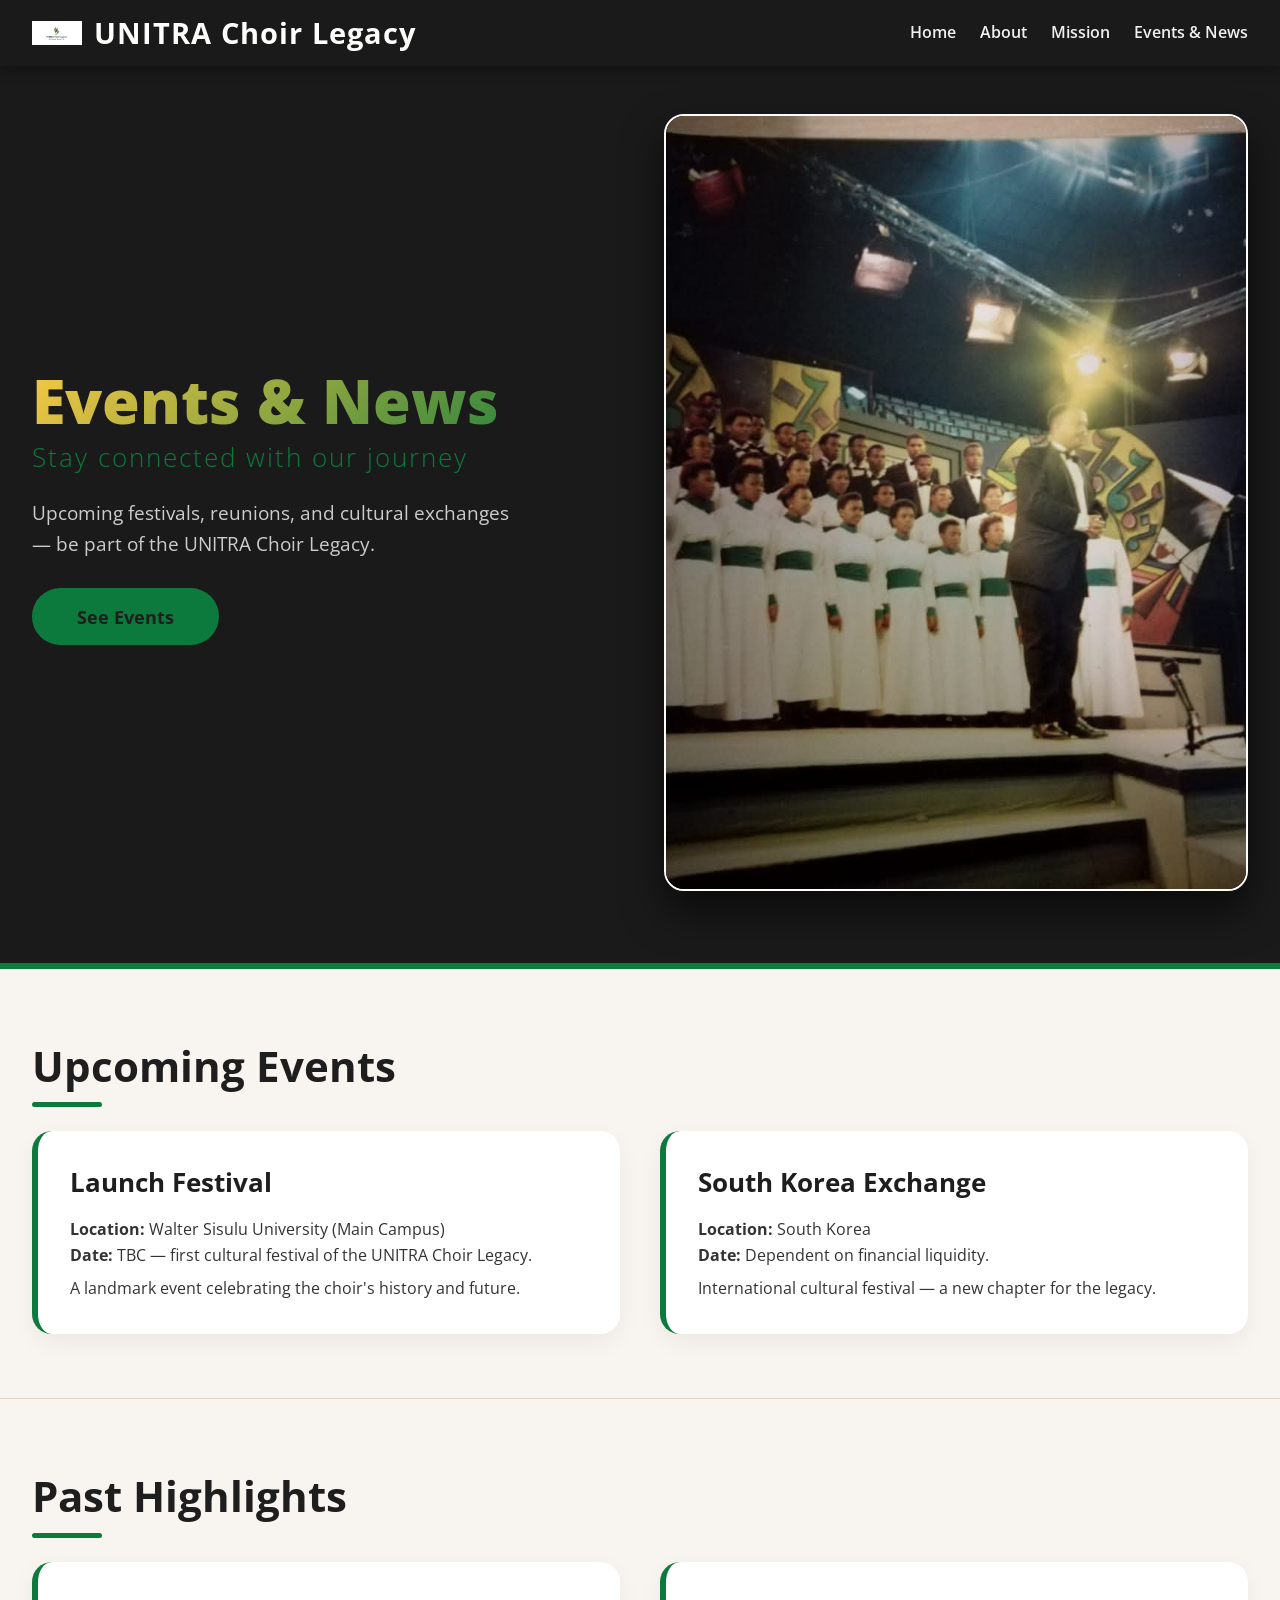
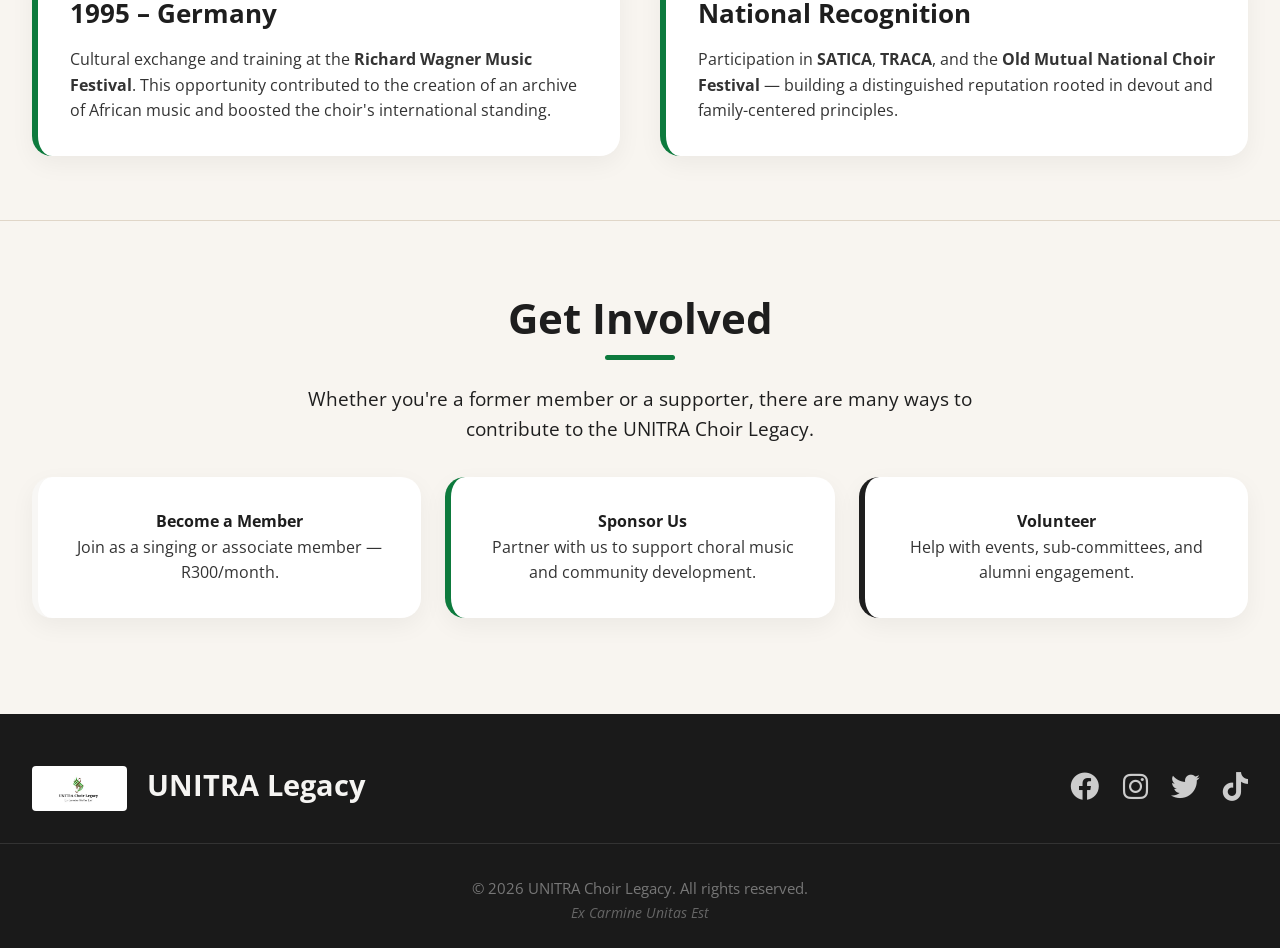
==== commit a48e1d9c: "Remove Join Us navbar button and Become a Member button Co-authored-by: khsiya7091-hash <261519642+k" ====
--- a/tech.html
+++ b/tech.html
@@ -22,16 +22,16 @@
       rel="icon"
       type="image/png"
       sizes="96x96"
-      href="../favicon/favicon-96x96.png"
-    />
-    <link rel="icon" type="image/svg+xml" href="../favicon/favicon.svg" />
-    <link rel="shortcut icon" href="../favicon/favicon.ico" />
+      href="favicon/favicon-96x96.png"
+    />
+    <link rel="icon" type="image/svg+xml" href="favicon/favicon.svg" />
+    <link rel="shortcut icon" href="favicon/favicon.ico" />
     <link
       rel="apple-touch-icon"
       sizes="180x180"
-      href="../favicon/apple-touch-icon.png"
-    />
-    <link rel="manifest" href="../favicon/site.webmanifest" />
+      href="favicon/apple-touch-icon.png"
+    />
+    <link rel="manifest" href="favicon/site.webmanifest" />
   </head>
   <body>
     <!-- ===== NAVBAR (same as index) ===== -->
@@ -39,7 +39,7 @@
       <div class="navbar__container">
         <a href="index.html" id="navbar__logo">
           <img
-            src="../images/UnitraLogo.png"
+            src="images/UnitraLogo.png"
             alt="UNITRA Choir Legacy Logo"
             class="logo"
           />
@@ -58,9 +58,6 @@
           </li>
           <li>
             <a href="tech.html" class="navbar__links">Events &amp; News</a>
-          </li>
-          <li class="navbar__btn">
-            <a href="index.html#join" class="button">Join Us</a>
           </li>
         </ul>
       </div>
@@ -97,7 +94,7 @@
           >
         </div>
         <div class="hero__img">
-          <img src="../images/image.png" alt="UNITRA Events" />
+          <img src="images/image.png" alt="UNITRA Events" />
         </div>
       </div>
     </section>
@@ -207,7 +204,7 @@
       <div class="footer__content">
         <div class="footer__logo">
           <img
-            src="../images/UnitraLogo.png"
+            src="images/UnitraLogo.png"
             alt="UNITRA Choir Logo"
             style="
               height: 45px;
--- a/styles.css
+++ b/styles.css
@@ -141,7 +141,9 @@
   font-weight: 900;
   background: linear-gradient(135deg, var(--unitra-green) 0%, #f8f6f6 80%);
   -webkit-background-clip: text;
+  background-clip: text;
   -webkit-text-fill-color: transparent;
+  color: transparent;
   line-height: 1.1;
 }
 .hero__content .subtitle {
